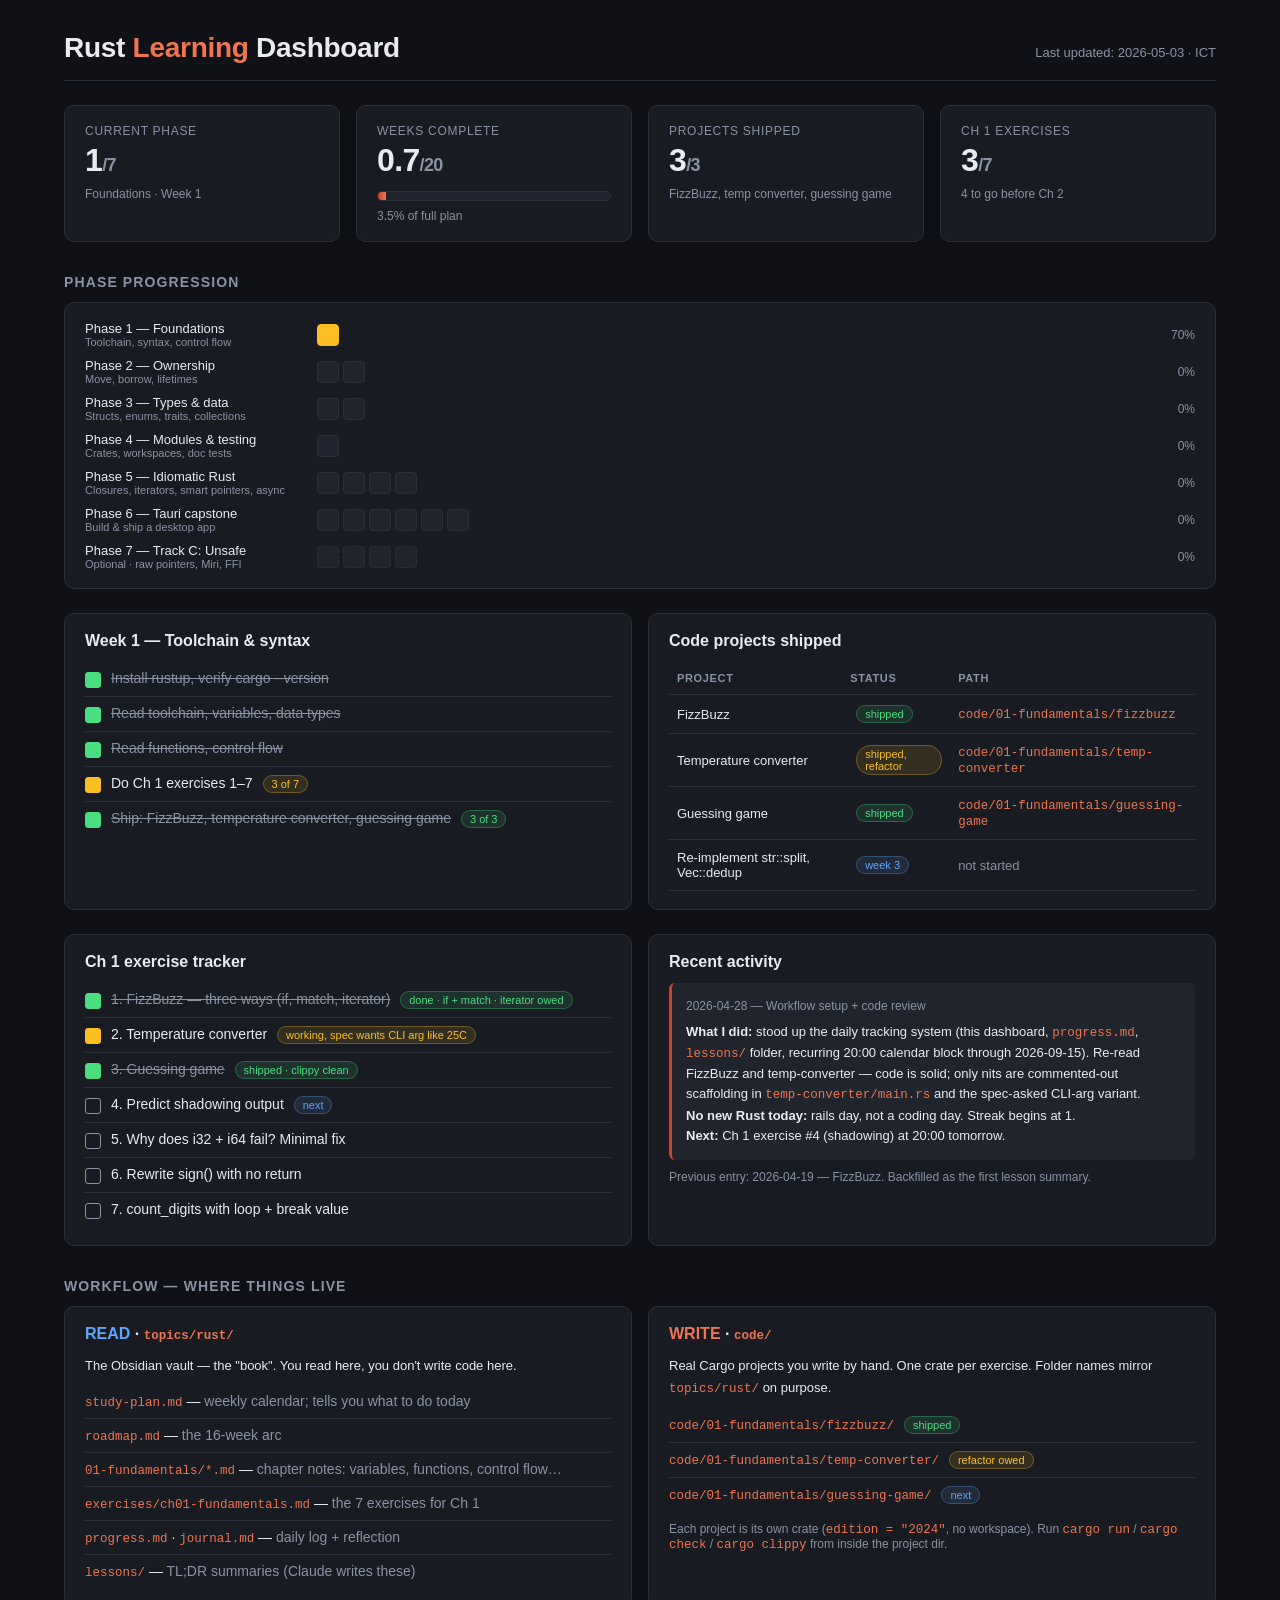
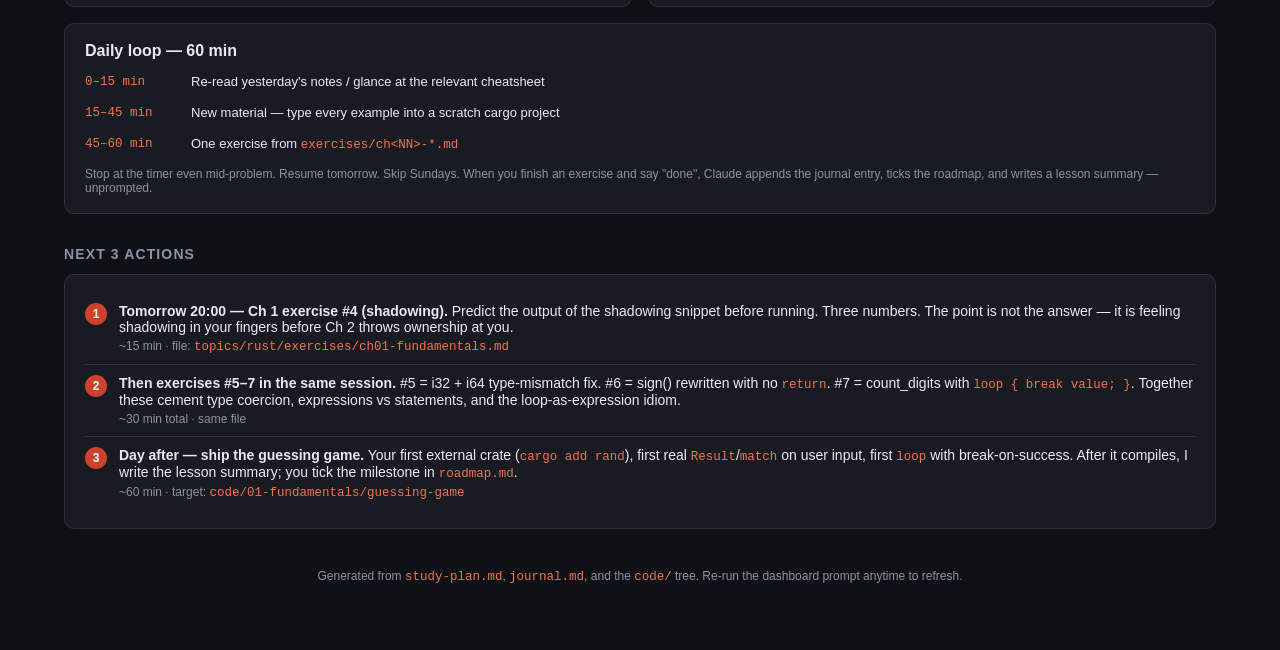
==== dashboard.html @ 0a4b1892 "feat: Add Rust Learning Dashboard and update progress tracking - Created a new HTML dashboard for tr" ====
<!DOCTYPE html>
<html lang="en">
<head>
<meta charset="UTF-8">
<title>Rust Learning Dashboard</title>
<style>
  :root {
    --bg: #0f1116;
    --panel: #181b22;
    --panel-2: #20242d;
    --border: #2a2f3a;
    --text: #e8ecf2;
    --muted: #8a93a4;
    --accent: #ce422b;        /* rust-orange */
    --accent-2: #f0744f;
    --green: #4ade80;
    --amber: #fbbf24;
    --red: #f87171;
    --blue: #60a5fa;
  }
  * { box-sizing: border-box; }
  html, body { margin: 0; padding: 0; background: var(--bg); color: var(--text);
    font-family: -apple-system, BlinkMacSystemFont, "Segoe UI", Roboto, sans-serif;
    -webkit-font-smoothing: antialiased; }
  .wrap { max-width: 1200px; margin: 0 auto; padding: 32px 24px 80px; }
  header { display: flex; align-items: baseline; justify-content: space-between;
    border-bottom: 1px solid var(--border); padding-bottom: 16px; margin-bottom: 24px; }
  h1 { margin: 0; font-size: 28px; letter-spacing: -0.01em; }
  h1 .accent { color: var(--accent-2); }
  .meta { color: var(--muted); font-size: 13px; }
  h2 { font-size: 14px; text-transform: uppercase; letter-spacing: 0.08em;
    color: var(--muted); margin: 32px 0 12px; font-weight: 600; }
  h3 { margin: 0 0 12px; font-size: 16px; font-weight: 600; }
  .grid { display: grid; gap: 16px; }
  .grid-4 { grid-template-columns: repeat(4, 1fr); }
  .grid-2 { grid-template-columns: 1fr 1fr; }
  .grid-3 { grid-template-columns: 2fr 1fr 1fr; }
  @media (max-width: 900px) {
    .grid-4 { grid-template-columns: repeat(2, 1fr); }
    .grid-2, .grid-3 { grid-template-columns: 1fr; }
  }
  .card { background: var(--panel); border: 1px solid var(--border);
    border-radius: 10px; padding: 18px 20px; }
  .stat { display: flex; flex-direction: column; gap: 4px; }
  .stat .num { font-size: 32px; font-weight: 700; letter-spacing: -0.02em; }
  .stat .label { color: var(--muted); font-size: 12px; text-transform: uppercase;
    letter-spacing: 0.06em; }
  .stat .sub { color: var(--muted); font-size: 12px; margin-top: 4px; }
  .progress { height: 10px; background: var(--panel-2); border-radius: 999px;
    overflow: hidden; margin-top: 8px; border: 1px solid var(--border); }
  .progress > div { height: 100%; background: linear-gradient(90deg, var(--accent), var(--accent-2)); }
  /* phase visualizer */
  .phases { display: flex; flex-direction: column; gap: 10px; }
  .phase-row { display: grid; grid-template-columns: 220px 1fr 60px;
    align-items: center; gap: 12px; }
  .phase-name { font-size: 13px; }
  .phase-name .small { color: var(--muted); font-size: 11px; display: block; }
  .weeks { display: flex; gap: 4px; flex-wrap: wrap; }
  .week { width: 22px; height: 22px; border-radius: 4px; background: var(--panel-2);
    border: 1px solid var(--border); position: relative; }
  .week.done { background: var(--green); border-color: var(--green); }
  .week.partial { background: var(--amber); border-color: var(--amber); }
  .week.optional { border-style: dashed; }
  .pct { font-size: 12px; color: var(--muted); text-align: right; }
  /* checklist */
  ul.list { list-style: none; padding: 0; margin: 0; }
  ul.list li { padding: 8px 0; border-bottom: 1px solid var(--border);
    display: flex; align-items: flex-start; gap: 10px; font-size: 14px; }
  ul.list li:last-child { border-bottom: none; }
  .box { width: 16px; height: 16px; border-radius: 3px; flex: 0 0 16px;
    border: 1.5px solid var(--muted); margin-top: 2px; }
  .box.done { background: var(--green); border-color: var(--green); }
  .box.partial { background: var(--amber); border-color: var(--amber); }
  .strike { color: var(--muted); text-decoration: line-through; }
  .tag { display: inline-block; font-size: 11px; padding: 2px 8px;
    border-radius: 999px; background: var(--panel-2); color: var(--muted);
    border: 1px solid var(--border); margin-left: 6px; }
  .tag.done { background: rgba(74,222,128,0.12); color: var(--green); border-color: rgba(74,222,128,0.3); }
  .tag.partial { background: rgba(251,191,36,0.12); color: var(--amber); border-color: rgba(251,191,36,0.3); }
  .tag.todo { background: rgba(96,165,250,0.12); color: var(--blue); border-color: rgba(96,165,250,0.3); }
  /* code projects */
  table { width: 100%; border-collapse: collapse; font-size: 13px; }
  th, td { padding: 10px 8px; text-align: left; border-bottom: 1px solid var(--border); }
  th { font-size: 11px; text-transform: uppercase; letter-spacing: 0.06em;
    color: var(--muted); font-weight: 600; }
  code, .mono { font-family: "SF Mono", Menlo, Consolas, monospace; font-size: 12.5px;
    color: var(--accent-2); }
  .journal { background: var(--panel-2); border-radius: 6px; padding: 14px;
    border-left: 3px solid var(--accent); font-size: 13px; line-height: 1.55; }
  .journal .date { color: var(--muted); font-size: 12px; margin-bottom: 6px; }
  .next-list { list-style: none; padding: 0; margin: 0; counter-reset: step; }
  .next-list li { counter-increment: step; padding: 10px 0; border-bottom: 1px solid var(--border);
    display: flex; gap: 12px; align-items: flex-start; font-size: 14px; }
  .next-list li:last-child { border-bottom: none; }
  .next-list li::before { content: counter(step); width: 22px; height: 22px;
    border-radius: 50%; background: var(--accent); color: white; display: inline-flex;
    align-items: center; justify-content: center; font-size: 12px; font-weight: 700; flex: 0 0 22px; }
  footer { color: var(--muted); font-size: 12px; text-align: center; margin-top: 40px; }
</style>
</head>
<body>
<div class="wrap">

  <header>
    <h1>Rust <span class="accent">Learning</span> Dashboard</h1>
    <div class="meta">Last updated: 2026-05-03 · ICT</div>
  </header>

  <div class="grid grid-4">
    <div class="card stat">
      <div class="label">Current phase</div>
      <div class="num">1<span style="color:var(--muted);font-size:18px;">/7</span></div>
      <div class="sub">Foundations · Week 1</div>
    </div>
    <div class="card stat">
      <div class="label">Weeks complete</div>
      <div class="num">0.7<span style="color:var(--muted);font-size:18px;">/20</span></div>
      <div class="progress"><div style="width:3.5%"></div></div>
      <div class="sub">3.5% of full plan</div>
    </div>
    <div class="card stat">
      <div class="label">Projects shipped</div>
      <div class="num">3<span style="color:var(--muted);font-size:18px;">/3</span></div>
      <div class="sub">FizzBuzz, temp converter, guessing game</div>
    </div>
    <div class="card stat">
      <div class="label">Ch 1 exercises</div>
      <div class="num">3<span style="color:var(--muted);font-size:18px;">/7</span></div>
      <div class="sub">4 to go before Ch 2</div>
    </div>
  </div>

  <h2>Phase progression</h2>
  <div class="card">
    <div class="phases">
      <div class="phase-row">
        <div class="phase-name">Phase 1 — Foundations<span class="small">Toolchain, syntax, control flow</span></div>
        <div class="weeks">
          <div class="week partial" title="Week 1 — in progress (3 ship, 4 paper exercises owed)"></div>
        </div>
        <div class="pct">70%</div>
      </div>
      <div class="phase-row">
        <div class="phase-name">Phase 2 — Ownership<span class="small">Move, borrow, lifetimes</span></div>
        <div class="weeks">
          <div class="week" title="Week 2"></div>
          <div class="week" title="Week 3"></div>
        </div>
        <div class="pct">0%</div>
      </div>
      <div class="phase-row">
        <div class="phase-name">Phase 3 — Types & data<span class="small">Structs, enums, traits, collections</span></div>
        <div class="weeks">
          <div class="week" title="Week 4"></div>
          <div class="week" title="Week 5"></div>
        </div>
        <div class="pct">0%</div>
      </div>
      <div class="phase-row">
        <div class="phase-name">Phase 4 — Modules & testing<span class="small">Crates, workspaces, doc tests</span></div>
        <div class="weeks">
          <div class="week" title="Week 6"></div>
        </div>
        <div class="pct">0%</div>
      </div>
      <div class="phase-row">
        <div class="phase-name">Phase 5 — Idiomatic Rust<span class="small">Closures, iterators, smart pointers, async</span></div>
        <div class="weeks">
          <div class="week" title="Week 7"></div>
          <div class="week" title="Week 8"></div>
          <div class="week" title="Week 9"></div>
          <div class="week" title="Week 10"></div>
        </div>
        <div class="pct">0%</div>
      </div>
      <div class="phase-row">
        <div class="phase-name">Phase 6 — Tauri capstone<span class="small">Build &amp; ship a desktop app</span></div>
        <div class="weeks">
          <div class="week" title="Week 11"></div>
          <div class="week" title="Week 12"></div>
          <div class="week" title="Week 13"></div>
          <div class="week" title="Week 14"></div>
          <div class="week" title="Week 15"></div>
          <div class="week" title="Week 16"></div>
        </div>
        <div class="pct">0%</div>
      </div>
      <div class="phase-row">
        <div class="phase-name">Phase 7 — Track C: Unsafe<span class="small">Optional · raw pointers, Miri, FFI</span></div>
        <div class="weeks">
          <div class="week optional" title="Week 17"></div>
          <div class="week optional" title="Week 18"></div>
          <div class="week optional" title="Week 19"></div>
          <div class="week optional" title="Week 20"></div>
        </div>
        <div class="pct">0%</div>
      </div>
    </div>
  </div>

  <div class="grid grid-2" style="margin-top:24px;">
    <div class="card">
      <h3>Week 1 — Toolchain &amp; syntax</h3>
      <ul class="list">
        <li><div class="box done"></div><div><span class="strike">Install rustup, verify cargo --version</span></div></li>
        <li><div class="box done"></div><div><span class="strike">Read toolchain, variables, data types</span></div></li>
        <li><div class="box done"></div><div><span class="strike">Read functions, control flow</span></div></li>
        <li><div class="box partial"></div><div>Do Ch 1 exercises 1–7 <span class="tag partial">3 of 7</span></div></li>
        <li><div class="box done"></div><div><span class="strike">Ship: FizzBuzz, temperature converter, guessing game</span> <span class="tag done">3 of 3</span></div></li>
      </ul>
    </div>

    <div class="card">
      <h3>Code projects shipped</h3>
      <table>
        <thead><tr><th>Project</th><th>Status</th><th>Path</th></tr></thead>
        <tbody>
          <tr>
            <td>FizzBuzz</td>
            <td><span class="tag done">shipped</span></td>
            <td><code>code/01-fundamentals/fizzbuzz</code></td>
          </tr>
          <tr>
            <td>Temperature converter</td>
            <td><span class="tag partial">shipped, refactor</span></td>
            <td><code>code/01-fundamentals/temp-converter</code></td>
          </tr>
          <tr>
            <td>Guessing game</td>
            <td><span class="tag done">shipped</span></td>
            <td><code>code/01-fundamentals/guessing-game</code></td>
          </tr>
          <tr>
            <td>Re-implement str::split, Vec::dedup</td>
            <td><span class="tag todo">week 3</span></td>
            <td><span style="color:var(--muted);">not started</span></td>
          </tr>
        </tbody>
      </table>
    </div>
  </div>

  <div class="grid grid-2" style="margin-top:24px;">
    <div class="card">
      <h3>Ch 1 exercise tracker</h3>
      <ul class="list">
        <li><div class="box done"></div><div><span class="strike">1. FizzBuzz — three ways (if, match, iterator)</span> <span class="tag done">done · if + match · iterator owed</span></div></li>
        <li><div class="box partial"></div><div>2. Temperature converter <span class="tag partial">working, spec wants CLI arg like 25C</span></div></li>
        <li><div class="box done"></div><div><span class="strike">3. Guessing game</span> <span class="tag done">shipped · clippy clean</span></div></li>
        <li><div class="box"></div><div>4. Predict shadowing output <span class="tag todo">next</span></div></li>
        <li><div class="box"></div><div>5. Why does i32 + i64 fail? Minimal fix</div></li>
        <li><div class="box"></div><div>6. Rewrite sign() with no return</div></li>
        <li><div class="box"></div><div>7. count_digits with loop + break value</div></li>
      </ul>
    </div>

    <div class="card">
      <h3>Recent activity</h3>
      <div class="journal">
        <div class="date">2026-04-28 — Workflow setup + code review</div>
        <strong>What I did:</strong> stood up the daily tracking system (this dashboard, <span class="mono">progress.md</span>, <span class="mono">lessons/</span> folder, recurring 20:00 calendar block through 2026-09-15). Re-read FizzBuzz and temp-converter — code is solid; only nits are commented-out scaffolding in <span class="mono">temp-converter/main.rs</span> and the spec-asked CLI-arg variant.<br>
        <strong>No new Rust today:</strong> rails day, not a coding day. Streak begins at 1.<br>
        <strong>Next:</strong> Ch 1 exercise #4 (shadowing) at 20:00 tomorrow.
      </div>
      <div style="color:var(--muted);font-size:12px;margin-top:10px;">
        Previous entry: 2026-04-19 — FizzBuzz. Backfilled as the first lesson summary.
      </div>
    </div>
  </div>

  <h2>Workflow — where things live</h2>
  <div class="grid grid-2">
    <div class="card">
      <h3><span style="color:var(--blue);">READ</span> · <code>topics/rust/</code></h3>
      <div style="font-size:13px;line-height:1.7;">
        The Obsidian vault — the "book". You read here, you don't write code here.
      </div>
      <ul class="list" style="margin-top:8px;">
        <li><div><code>study-plan.md</code> — <span style="color:var(--muted);">weekly calendar; tells you what to do today</span></div></li>
        <li><div><code>roadmap.md</code> — <span style="color:var(--muted);">the 16-week arc</span></div></li>
        <li><div><code>01-fundamentals/*.md</code> — <span style="color:var(--muted);">chapter notes: variables, functions, control flow…</span></div></li>
        <li><div><code>exercises/ch01-fundamentals.md</code> — <span style="color:var(--muted);">the 7 exercises for Ch 1</span></div></li>
        <li><div><code>progress.md</code> · <code>journal.md</code> — <span style="color:var(--muted);">daily log + reflection</span></div></li>
        <li><div><code>lessons/</code> — <span style="color:var(--muted);">TL;DR summaries (Claude writes these)</span></div></li>
      </ul>
    </div>

    <div class="card">
      <h3><span style="color:var(--accent-2);">WRITE</span> · <code>code/</code></h3>
      <div style="font-size:13px;line-height:1.7;">
        Real Cargo projects you write by hand. One crate per exercise. Folder names mirror <code>topics/rust/</code> on purpose.
      </div>
      <ul class="list" style="margin-top:8px;">
        <li><div><code>code/01-fundamentals/fizzbuzz/</code> <span class="tag done">shipped</span></div></li>
        <li><div><code>code/01-fundamentals/temp-converter/</code> <span class="tag partial">refactor owed</span></div></li>
        <li><div><code>code/01-fundamentals/guessing-game/</code> <span class="tag todo">next</span></div></li>
      </ul>
      <div style="color:var(--muted);font-size:12px;margin-top:10px;">
        Each project is its own crate (<code>edition = "2024"</code>, no workspace). Run <code>cargo run</code> / <code>cargo check</code> / <code>cargo clippy</code> from inside the project dir.
      </div>
    </div>
  </div>

  <div class="card" style="margin-top:16px;">
    <h3>Daily loop — 60 min</h3>
    <div style="display:grid;grid-template-columns:90px 1fr;gap:10px 16px;font-size:13px;line-height:1.6;">
      <div class="mono">0–15 min</div>
      <div>Re-read yesterday's notes / glance at the relevant cheatsheet</div>
      <div class="mono">15–45 min</div>
      <div>New material — type every example into a scratch cargo project</div>
      <div class="mono">45–60 min</div>
      <div>One exercise from <code>exercises/ch&lt;NN&gt;-*.md</code></div>
    </div>
    <div style="color:var(--muted);font-size:12px;margin-top:12px;">
      Stop at the timer even mid-problem. Resume tomorrow. Skip Sundays. When you finish an exercise and say "done", Claude appends the journal entry, ticks the roadmap, and writes a lesson summary — unprompted.
    </div>
  </div>

  <h2>Next 3 actions</h2>
  <div class="card">
    <ol class="next-list">
      <li><div>
        <strong>Tomorrow 20:00 — Ch 1 exercise #4 (shadowing).</strong>
        Predict the output of the shadowing snippet before running. Three numbers. The point is not the answer — it is feeling shadowing in your fingers before Ch 2 throws ownership at you.
        <div style="color:var(--muted);font-size:12px;margin-top:4px;">~15 min · file: <code>topics/rust/exercises/ch01-fundamentals.md</code></div>
      </div></li>
      <li><div>
        <strong>Then exercises #5–7 in the same session.</strong>
        #5 = i32 + i64 type-mismatch fix. #6 = sign() rewritten with no <span class="mono">return</span>. #7 = count_digits with <span class="mono">loop { break value; }</span>. Together these cement type coercion, expressions vs statements, and the loop-as-expression idiom.
        <div style="color:var(--muted);font-size:12px;margin-top:4px;">~30 min total · same file</div>
      </div></li>
      <li><div>
        <strong>Day after — ship the guessing game.</strong>
        Your first external crate (<span class="mono">cargo add rand</span>), first real <span class="mono">Result</span>/<span class="mono">match</span> on user input, first <span class="mono">loop</span> with break-on-success. After it compiles, I write the lesson summary; you tick the milestone in <code>roadmap.md</code>.
        <div style="color:var(--muted);font-size:12px;margin-top:4px;">~60 min · target: <code>code/01-fundamentals/guessing-game</code></div>
      </div></li>
    </ol>
  </div>

  <footer>
    Generated from <code>study-plan.md</code>, <code>journal.md</code>, and the <code>code/</code> tree.
    Re-run the dashboard prompt anytime to refresh.
  </footer>

</div>
</body>
</html>
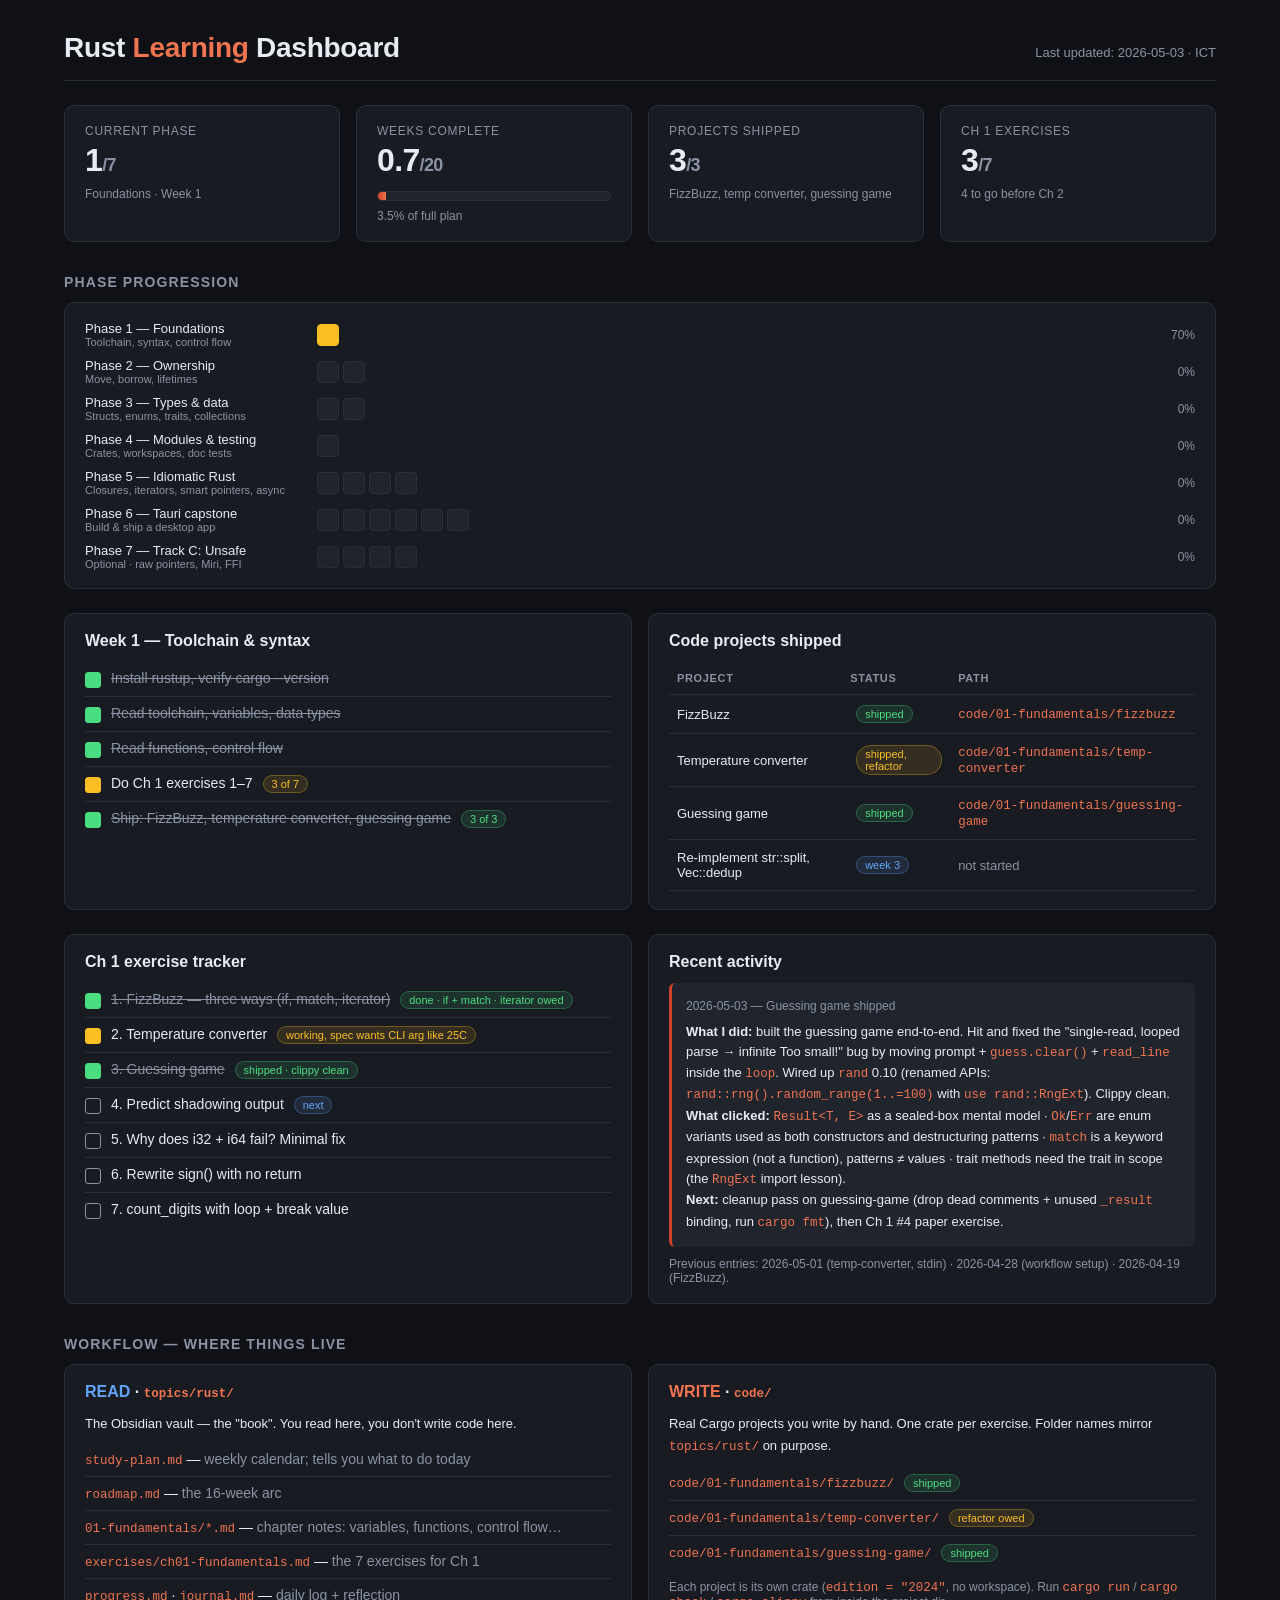
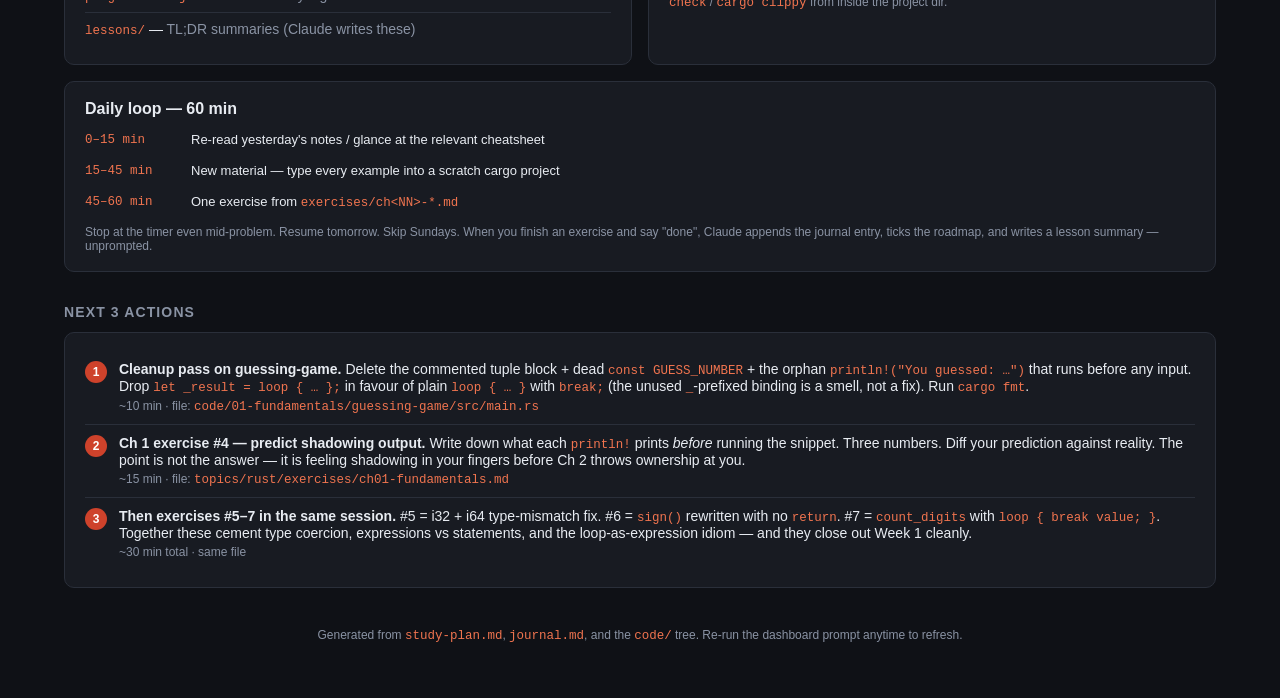
==== commit a3b6233a: "feat: Update recent activity log and project status in dashboard" ====
--- a/dashboard.html
+++ b/dashboard.html
@@ -257,13 +257,13 @@
     <div class="card">
       <h3>Recent activity</h3>
       <div class="journal">
-        <div class="date">2026-04-28 — Workflow setup + code review</div>
-        <strong>What I did:</strong> stood up the daily tracking system (this dashboard, <span class="mono">progress.md</span>, <span class="mono">lessons/</span> folder, recurring 20:00 calendar block through 2026-09-15). Re-read FizzBuzz and temp-converter — code is solid; only nits are commented-out scaffolding in <span class="mono">temp-converter/main.rs</span> and the spec-asked CLI-arg variant.<br>
-        <strong>No new Rust today:</strong> rails day, not a coding day. Streak begins at 1.<br>
-        <strong>Next:</strong> Ch 1 exercise #4 (shadowing) at 20:00 tomorrow.
+        <div class="date">2026-05-03 — Guessing game shipped</div>
+        <strong>What I did:</strong> built the guessing game end-to-end. Hit and fixed the "single-read, looped parse → infinite Too small!" bug by moving prompt + <span class="mono">guess.clear()</span> + <span class="mono">read_line</span> inside the <span class="mono">loop</span>. Wired up <span class="mono">rand</span> 0.10 (renamed APIs: <span class="mono">rand::rng().random_range(1..=100)</span> with <span class="mono">use rand::RngExt</span>). Clippy clean.<br>
+        <strong>What clicked:</strong> <span class="mono">Result&lt;T, E&gt;</span> as a sealed-box mental model · <span class="mono">Ok</span>/<span class="mono">Err</span> are enum variants used as both constructors and destructuring patterns · <span class="mono">match</span> is a keyword expression (not a function), patterns ≠ values · trait methods need the trait in scope (the <span class="mono">RngExt</span> import lesson).<br>
+        <strong>Next:</strong> cleanup pass on guessing-game (drop dead comments + unused <span class="mono">_result</span> binding, run <span class="mono">cargo fmt</span>), then Ch 1 #4 paper exercise.
       </div>
       <div style="color:var(--muted);font-size:12px;margin-top:10px;">
-        Previous entry: 2026-04-19 — FizzBuzz. Backfilled as the first lesson summary.
+        Previous entries: 2026-05-01 (temp-converter, stdin) · 2026-04-28 (workflow setup) · 2026-04-19 (FizzBuzz).
       </div>
     </div>
   </div>
@@ -293,7 +293,7 @@
       <ul class="list" style="margin-top:8px;">
         <li><div><code>code/01-fundamentals/fizzbuzz/</code> <span class="tag done">shipped</span></div></li>
         <li><div><code>code/01-fundamentals/temp-converter/</code> <span class="tag partial">refactor owed</span></div></li>
-        <li><div><code>code/01-fundamentals/guessing-game/</code> <span class="tag todo">next</span></div></li>
+        <li><div><code>code/01-fundamentals/guessing-game/</code> <span class="tag done">shipped</span></div></li>
       </ul>
       <div style="color:var(--muted);font-size:12px;margin-top:10px;">
         Each project is its own crate (<code>edition = "2024"</code>, no workspace). Run <code>cargo run</code> / <code>cargo check</code> / <code>cargo clippy</code> from inside the project dir.
@@ -320,19 +320,19 @@
   <div class="card">
     <ol class="next-list">
       <li><div>
-        <strong>Tomorrow 20:00 — Ch 1 exercise #4 (shadowing).</strong>
-        Predict the output of the shadowing snippet before running. Three numbers. The point is not the answer — it is feeling shadowing in your fingers before Ch 2 throws ownership at you.
+        <strong>Cleanup pass on guessing-game.</strong>
+        Delete the commented tuple block + dead <span class="mono">const GUESS_NUMBER</span> + the orphan <span class="mono">println!("You guessed: …")</span> that runs before any input. Drop <span class="mono">let _result = loop { … };</span> in favour of plain <span class="mono">loop { … }</span> with <span class="mono">break;</span> (the unused <span class="mono">_</span>-prefixed binding is a smell, not a fix). Run <span class="mono">cargo fmt</span>.
+        <div style="color:var(--muted);font-size:12px;margin-top:4px;">~10 min · file: <code>code/01-fundamentals/guessing-game/src/main.rs</code></div>
+      </div></li>
+      <li><div>
+        <strong>Ch 1 exercise #4 — predict shadowing output.</strong>
+        Write down what each <span class="mono">println!</span> prints <em>before</em> running the snippet. Three numbers. Diff your prediction against reality. The point is not the answer — it is feeling shadowing in your fingers before Ch 2 throws ownership at you.
         <div style="color:var(--muted);font-size:12px;margin-top:4px;">~15 min · file: <code>topics/rust/exercises/ch01-fundamentals.md</code></div>
       </div></li>
       <li><div>
         <strong>Then exercises #5–7 in the same session.</strong>
-        #5 = i32 + i64 type-mismatch fix. #6 = sign() rewritten with no <span class="mono">return</span>. #7 = count_digits with <span class="mono">loop { break value; }</span>. Together these cement type coercion, expressions vs statements, and the loop-as-expression idiom.
+        #5 = i32 + i64 type-mismatch fix. #6 = <span class="mono">sign()</span> rewritten with no <span class="mono">return</span>. #7 = <span class="mono">count_digits</span> with <span class="mono">loop { break value; }</span>. Together these cement type coercion, expressions vs statements, and the loop-as-expression idiom — and they close out Week 1 cleanly.
         <div style="color:var(--muted);font-size:12px;margin-top:4px;">~30 min total · same file</div>
-      </div></li>
-      <li><div>
-        <strong>Day after — ship the guessing game.</strong>
-        Your first external crate (<span class="mono">cargo add rand</span>), first real <span class="mono">Result</span>/<span class="mono">match</span> on user input, first <span class="mono">loop</span> with break-on-success. After it compiles, I write the lesson summary; you tick the milestone in <code>roadmap.md</code>.
-        <div style="color:var(--muted);font-size:12px;margin-top:4px;">~60 min · target: <code>code/01-fundamentals/guessing-game</code></div>
       </div></li>
     </ol>
   </div>
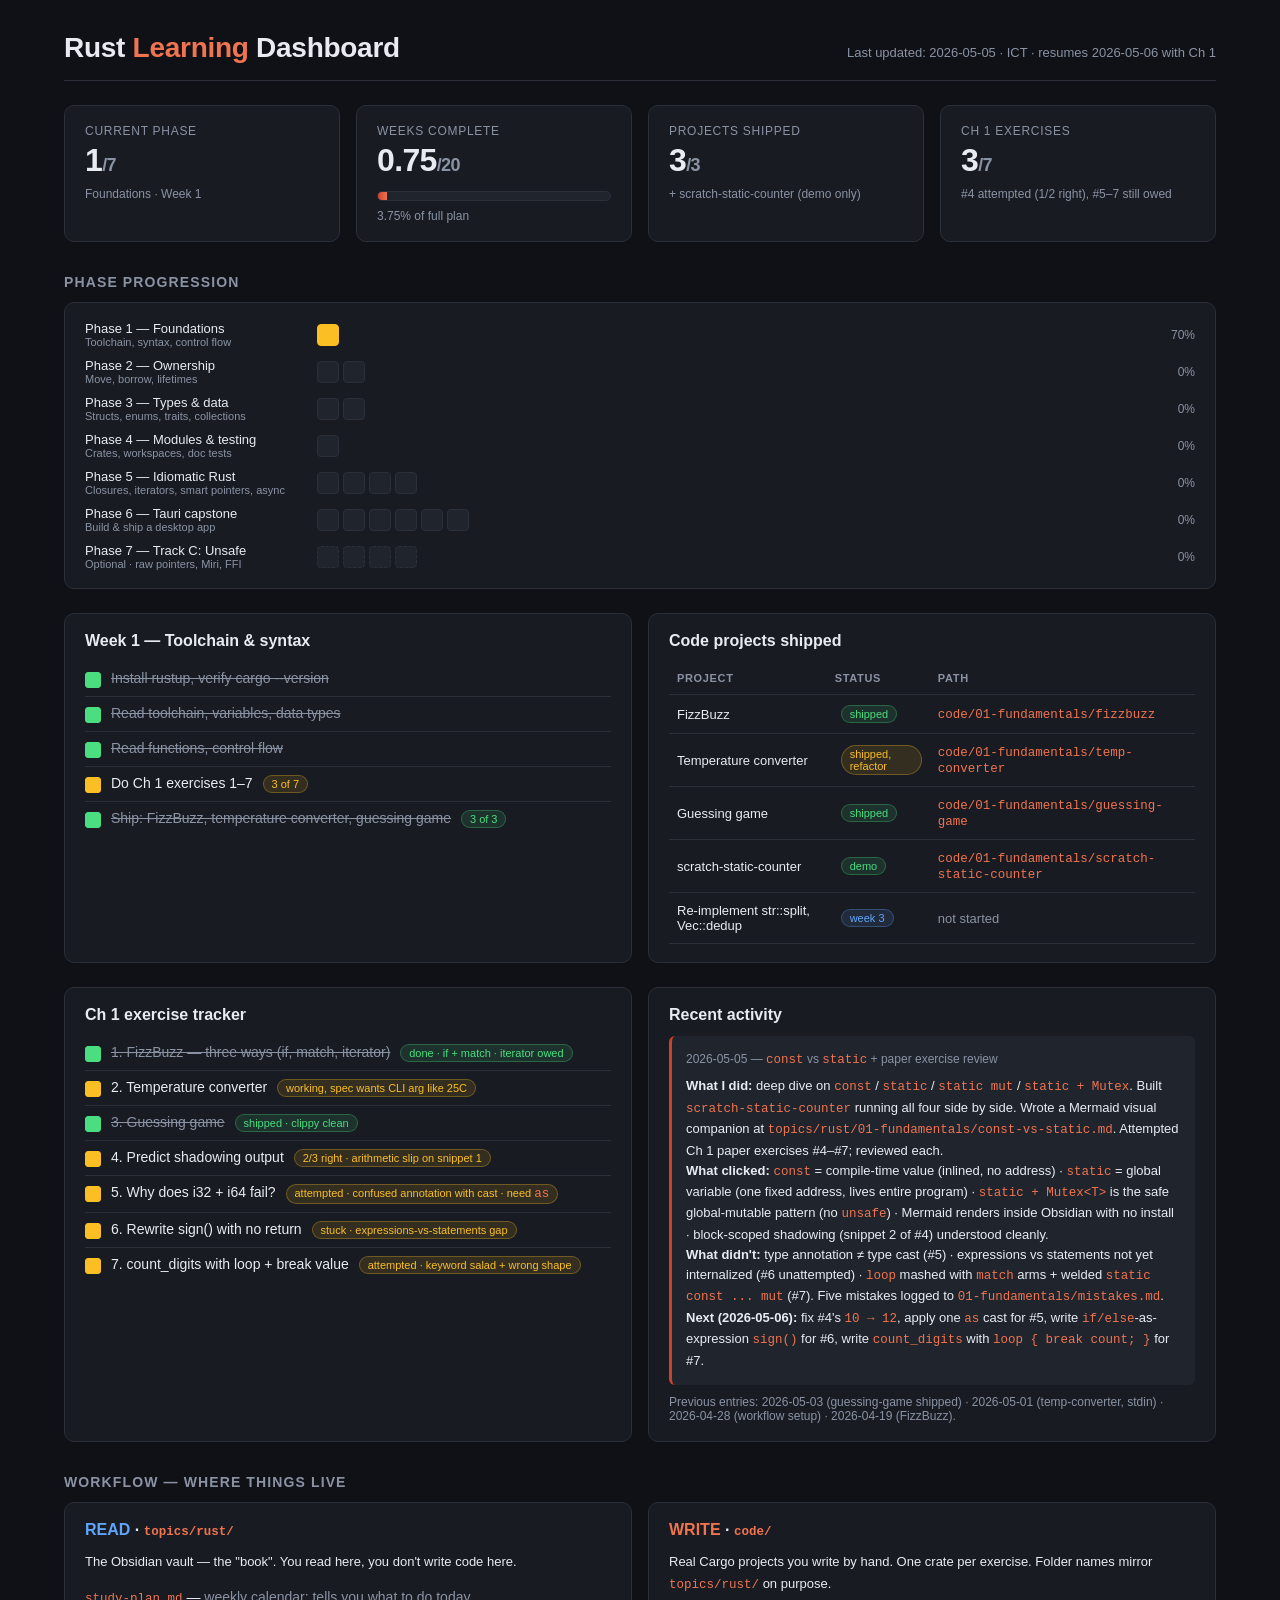
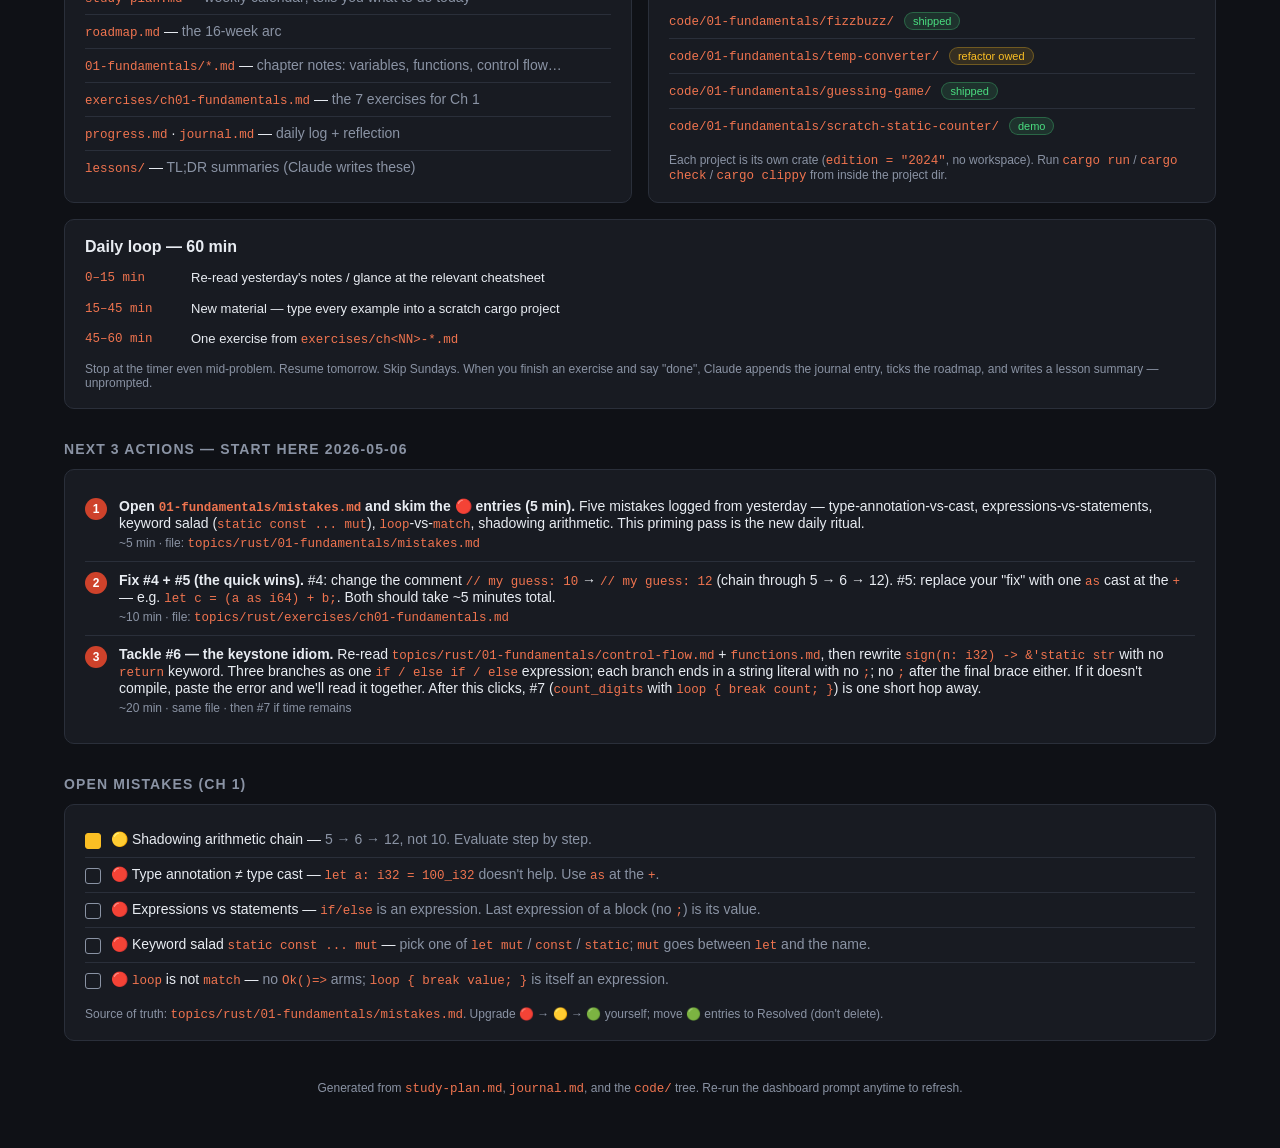
==== commit 618baf7c: "Add visual cheatsheet for `const` vs `static` and document mistakes in Chapter 1 - Created a new mar" ====
--- a/dashboard.html
+++ b/dashboard.html
@@ -103,7 +103,7 @@
 
   <header>
     <h1>Rust <span class="accent">Learning</span> Dashboard</h1>
-    <div class="meta">Last updated: 2026-05-03 · ICT</div>
+    <div class="meta">Last updated: 2026-05-05 · ICT · resumes 2026-05-06 with Ch 1</div>
   </header>
 
   <div class="grid grid-4">
@@ -114,19 +114,19 @@
     </div>
     <div class="card stat">
       <div class="label">Weeks complete</div>
-      <div class="num">0.7<span style="color:var(--muted);font-size:18px;">/20</span></div>
-      <div class="progress"><div style="width:3.5%"></div></div>
-      <div class="sub">3.5% of full plan</div>
+      <div class="num">0.75<span style="color:var(--muted);font-size:18px;">/20</span></div>
+      <div class="progress"><div style="width:3.75%"></div></div>
+      <div class="sub">3.75% of full plan</div>
     </div>
     <div class="card stat">
       <div class="label">Projects shipped</div>
       <div class="num">3<span style="color:var(--muted);font-size:18px;">/3</span></div>
-      <div class="sub">FizzBuzz, temp converter, guessing game</div>
+      <div class="sub">+ scratch-static-counter (demo only)</div>
     </div>
     <div class="card stat">
       <div class="label">Ch 1 exercises</div>
       <div class="num">3<span style="color:var(--muted);font-size:18px;">/7</span></div>
-      <div class="sub">4 to go before Ch 2</div>
+      <div class="sub">#4 attempted (1/2 right), #5–7 still owed</div>
     </div>
   </div>
 
@@ -231,6 +231,11 @@
             <td><code>code/01-fundamentals/guessing-game</code></td>
           </tr>
           <tr>
+            <td>scratch-static-counter</td>
+            <td><span class="tag done">demo</span></td>
+            <td><code>code/01-fundamentals/scratch-static-counter</code></td>
+          </tr>
+          <tr>
             <td>Re-implement str::split, Vec::dedup</td>
             <td><span class="tag todo">week 3</span></td>
             <td><span style="color:var(--muted);">not started</span></td>
@@ -247,23 +252,24 @@
         <li><div class="box done"></div><div><span class="strike">1. FizzBuzz — three ways (if, match, iterator)</span> <span class="tag done">done · if + match · iterator owed</span></div></li>
         <li><div class="box partial"></div><div>2. Temperature converter <span class="tag partial">working, spec wants CLI arg like 25C</span></div></li>
         <li><div class="box done"></div><div><span class="strike">3. Guessing game</span> <span class="tag done">shipped · clippy clean</span></div></li>
-        <li><div class="box"></div><div>4. Predict shadowing output <span class="tag todo">next</span></div></li>
-        <li><div class="box"></div><div>5. Why does i32 + i64 fail? Minimal fix</div></li>
-        <li><div class="box"></div><div>6. Rewrite sign() with no return</div></li>
-        <li><div class="box"></div><div>7. count_digits with loop + break value</div></li>
+        <li><div class="box partial"></div><div>4. Predict shadowing output <span class="tag partial">2/3 right · arithmetic slip on snippet 1</span></div></li>
+        <li><div class="box partial"></div><div>5. Why does i32 + i64 fail? <span class="tag partial">attempted · confused annotation with cast · need <code>as</code></span></div></li>
+        <li><div class="box partial"></div><div>6. Rewrite sign() with no return <span class="tag partial">stuck · expressions-vs-statements gap</span></div></li>
+        <li><div class="box partial"></div><div>7. count_digits with loop + break value <span class="tag partial">attempted · keyword salad + wrong shape</span></div></li>
       </ul>
     </div>
 
     <div class="card">
       <h3>Recent activity</h3>
       <div class="journal">
-        <div class="date">2026-05-03 — Guessing game shipped</div>
-        <strong>What I did:</strong> built the guessing game end-to-end. Hit and fixed the "single-read, looped parse → infinite Too small!" bug by moving prompt + <span class="mono">guess.clear()</span> + <span class="mono">read_line</span> inside the <span class="mono">loop</span>. Wired up <span class="mono">rand</span> 0.10 (renamed APIs: <span class="mono">rand::rng().random_range(1..=100)</span> with <span class="mono">use rand::RngExt</span>). Clippy clean.<br>
-        <strong>What clicked:</strong> <span class="mono">Result&lt;T, E&gt;</span> as a sealed-box mental model · <span class="mono">Ok</span>/<span class="mono">Err</span> are enum variants used as both constructors and destructuring patterns · <span class="mono">match</span> is a keyword expression (not a function), patterns ≠ values · trait methods need the trait in scope (the <span class="mono">RngExt</span> import lesson).<br>
-        <strong>Next:</strong> cleanup pass on guessing-game (drop dead comments + unused <span class="mono">_result</span> binding, run <span class="mono">cargo fmt</span>), then Ch 1 #4 paper exercise.
+        <div class="date">2026-05-05 — <code>const</code> vs <code>static</code> + paper exercise review</div>
+        <strong>What I did:</strong> deep dive on <span class="mono">const</span> / <span class="mono">static</span> / <span class="mono">static mut</span> / <span class="mono">static + Mutex</span>. Built <span class="mono">scratch-static-counter</span> running all four side by side. Wrote a Mermaid visual companion at <code>topics/rust/01-fundamentals/const-vs-static.md</code>. Attempted Ch 1 paper exercises #4–#7; reviewed each.<br>
+        <strong>What clicked:</strong> <span class="mono">const</span> = compile-time value (inlined, no address) · <span class="mono">static</span> = global variable (one fixed address, lives entire program) · <span class="mono">static + Mutex&lt;T&gt;</span> is the safe global-mutable pattern (no <span class="mono">unsafe</span>) · Mermaid renders inside Obsidian with no install · block-scoped shadowing (snippet 2 of #4) understood cleanly.<br>
+        <strong>What didn't:</strong> type annotation ≠ type cast (#5) · expressions vs statements not yet internalized (#6 unattempted) · <span class="mono">loop</span> mashed with <span class="mono">match</span> arms + welded <span class="mono">static const ... mut</span> (#7). Five mistakes logged to <code>01-fundamentals/mistakes.md</code>.<br>
+        <strong>Next (2026-05-06):</strong> fix #4's <code>10 → 12</code>, apply one <span class="mono">as</span> cast for #5, write <span class="mono">if/else</span>-as-expression <span class="mono">sign()</span> for #6, write <span class="mono">count_digits</span> with <span class="mono">loop { break count; }</span> for #7.
       </div>
       <div style="color:var(--muted);font-size:12px;margin-top:10px;">
-        Previous entries: 2026-05-01 (temp-converter, stdin) · 2026-04-28 (workflow setup) · 2026-04-19 (FizzBuzz).
+        Previous entries: 2026-05-03 (guessing-game shipped) · 2026-05-01 (temp-converter, stdin) · 2026-04-28 (workflow setup) · 2026-04-19 (FizzBuzz).
       </div>
     </div>
   </div>
@@ -294,6 +300,7 @@
         <li><div><code>code/01-fundamentals/fizzbuzz/</code> <span class="tag done">shipped</span></div></li>
         <li><div><code>code/01-fundamentals/temp-converter/</code> <span class="tag partial">refactor owed</span></div></li>
         <li><div><code>code/01-fundamentals/guessing-game/</code> <span class="tag done">shipped</span></div></li>
+        <li><div><code>code/01-fundamentals/scratch-static-counter/</code> <span class="tag done">demo</span></div></li>
       </ul>
       <div style="color:var(--muted);font-size:12px;margin-top:10px;">
         Each project is its own crate (<code>edition = "2024"</code>, no workspace). Run <code>cargo run</code> / <code>cargo check</code> / <code>cargo clippy</code> from inside the project dir.
@@ -316,25 +323,39 @@
     </div>
   </div>
 
-  <h2>Next 3 actions</h2>
+  <h2>Next 3 actions — start here 2026-05-06</h2>
   <div class="card">
     <ol class="next-list">
       <li><div>
-        <strong>Cleanup pass on guessing-game.</strong>
-        Delete the commented tuple block + dead <span class="mono">const GUESS_NUMBER</span> + the orphan <span class="mono">println!("You guessed: …")</span> that runs before any input. Drop <span class="mono">let _result = loop { … };</span> in favour of plain <span class="mono">loop { … }</span> with <span class="mono">break;</span> (the unused <span class="mono">_</span>-prefixed binding is a smell, not a fix). Run <span class="mono">cargo fmt</span>.
-        <div style="color:var(--muted);font-size:12px;margin-top:4px;">~10 min · file: <code>code/01-fundamentals/guessing-game/src/main.rs</code></div>
+        <strong>Open <code>01-fundamentals/mistakes.md</code> and skim the 🔴 entries (5 min).</strong>
+        Five mistakes logged from yesterday — type-annotation-vs-cast, expressions-vs-statements, keyword salad (<span class="mono">static const ... mut</span>), <span class="mono">loop</span>-vs-<span class="mono">match</span>, shadowing arithmetic. This priming pass is the new daily ritual.
+        <div style="color:var(--muted);font-size:12px;margin-top:4px;">~5 min · file: <code>topics/rust/01-fundamentals/mistakes.md</code></div>
       </div></li>
       <li><div>
-        <strong>Ch 1 exercise #4 — predict shadowing output.</strong>
-        Write down what each <span class="mono">println!</span> prints <em>before</em> running the snippet. Three numbers. Diff your prediction against reality. The point is not the answer — it is feeling shadowing in your fingers before Ch 2 throws ownership at you.
-        <div style="color:var(--muted);font-size:12px;margin-top:4px;">~15 min · file: <code>topics/rust/exercises/ch01-fundamentals.md</code></div>
+        <strong>Fix #4 + #5 (the quick wins).</strong>
+        #4: change the comment <span class="mono">// my guess: 10</span> → <span class="mono">// my guess: 12</span> (chain through 5 → 6 → 12). #5: replace your "fix" with one <span class="mono">as</span> cast at the <span class="mono">+</span> — e.g. <span class="mono">let c = (a as i64) + b;</span>. Both should take ~5 minutes total.
+        <div style="color:var(--muted);font-size:12px;margin-top:4px;">~10 min · file: <code>topics/rust/exercises/ch01-fundamentals.md</code></div>
       </div></li>
       <li><div>
-        <strong>Then exercises #5–7 in the same session.</strong>
-        #5 = i32 + i64 type-mismatch fix. #6 = <span class="mono">sign()</span> rewritten with no <span class="mono">return</span>. #7 = <span class="mono">count_digits</span> with <span class="mono">loop { break value; }</span>. Together these cement type coercion, expressions vs statements, and the loop-as-expression idiom — and they close out Week 1 cleanly.
-        <div style="color:var(--muted);font-size:12px;margin-top:4px;">~30 min total · same file</div>
+        <strong>Tackle #6 — the keystone idiom.</strong>
+        Re-read <code>topics/rust/01-fundamentals/control-flow.md</code> + <code>functions.md</code>, then rewrite <span class="mono">sign(n: i32) -&gt; &amp;'static str</span> with no <span class="mono">return</span> keyword. Three branches as one <span class="mono">if / else if / else</span> expression; each branch ends in a string literal with no <span class="mono">;</span>; no <span class="mono">;</span> after the final brace either. If it doesn't compile, paste the error and we'll read it together. After this clicks, #7 (<span class="mono">count_digits</span> with <span class="mono">loop { break count; }</span>) is one short hop away.
+        <div style="color:var(--muted);font-size:12px;margin-top:4px;">~20 min · same file · then #7 if time remains</div>
       </div></li>
     </ol>
+  </div>
+
+  <h2>Open mistakes (Ch 1)</h2>
+  <div class="card">
+    <ul class="list">
+      <li><div class="box partial"></div><div>🟡 Shadowing arithmetic chain — <span style="color:var(--muted);">5 → 6 → 12, not 10. Evaluate step by step.</span></div></li>
+      <li><div class="box"></div><div>🔴 Type annotation ≠ type cast — <span style="color:var(--muted);"><code>let a: i32 = 100_i32</code> doesn't help. Use <code>as</code> at the <code>+</code>.</span></div></li>
+      <li><div class="box"></div><div>🔴 Expressions vs statements — <span style="color:var(--muted);"><code>if/else</code> is an expression. Last expression of a block (no <code>;</code>) is its value.</span></div></li>
+      <li><div class="box"></div><div>🔴 Keyword salad <code>static const ... mut</code> — <span style="color:var(--muted);">pick one of <code>let mut</code> / <code>const</code> / <code>static</code>; <code>mut</code> goes between <code>let</code> and the name.</span></div></li>
+      <li><div class="box"></div><div>🔴 <code>loop</code> is not <code>match</code> — <span style="color:var(--muted);">no <code>Ok()=&gt;</code> arms; <code>loop { break value; }</code> is itself an expression.</span></div></li>
+    </ul>
+    <div style="color:var(--muted);font-size:12px;margin-top:10px;">
+      Source of truth: <code>topics/rust/01-fundamentals/mistakes.md</code>. Upgrade 🔴 → 🟡 → 🟢 yourself; move 🟢 entries to Resolved (don't delete).
+    </div>
   </div>
 
   <footer>
